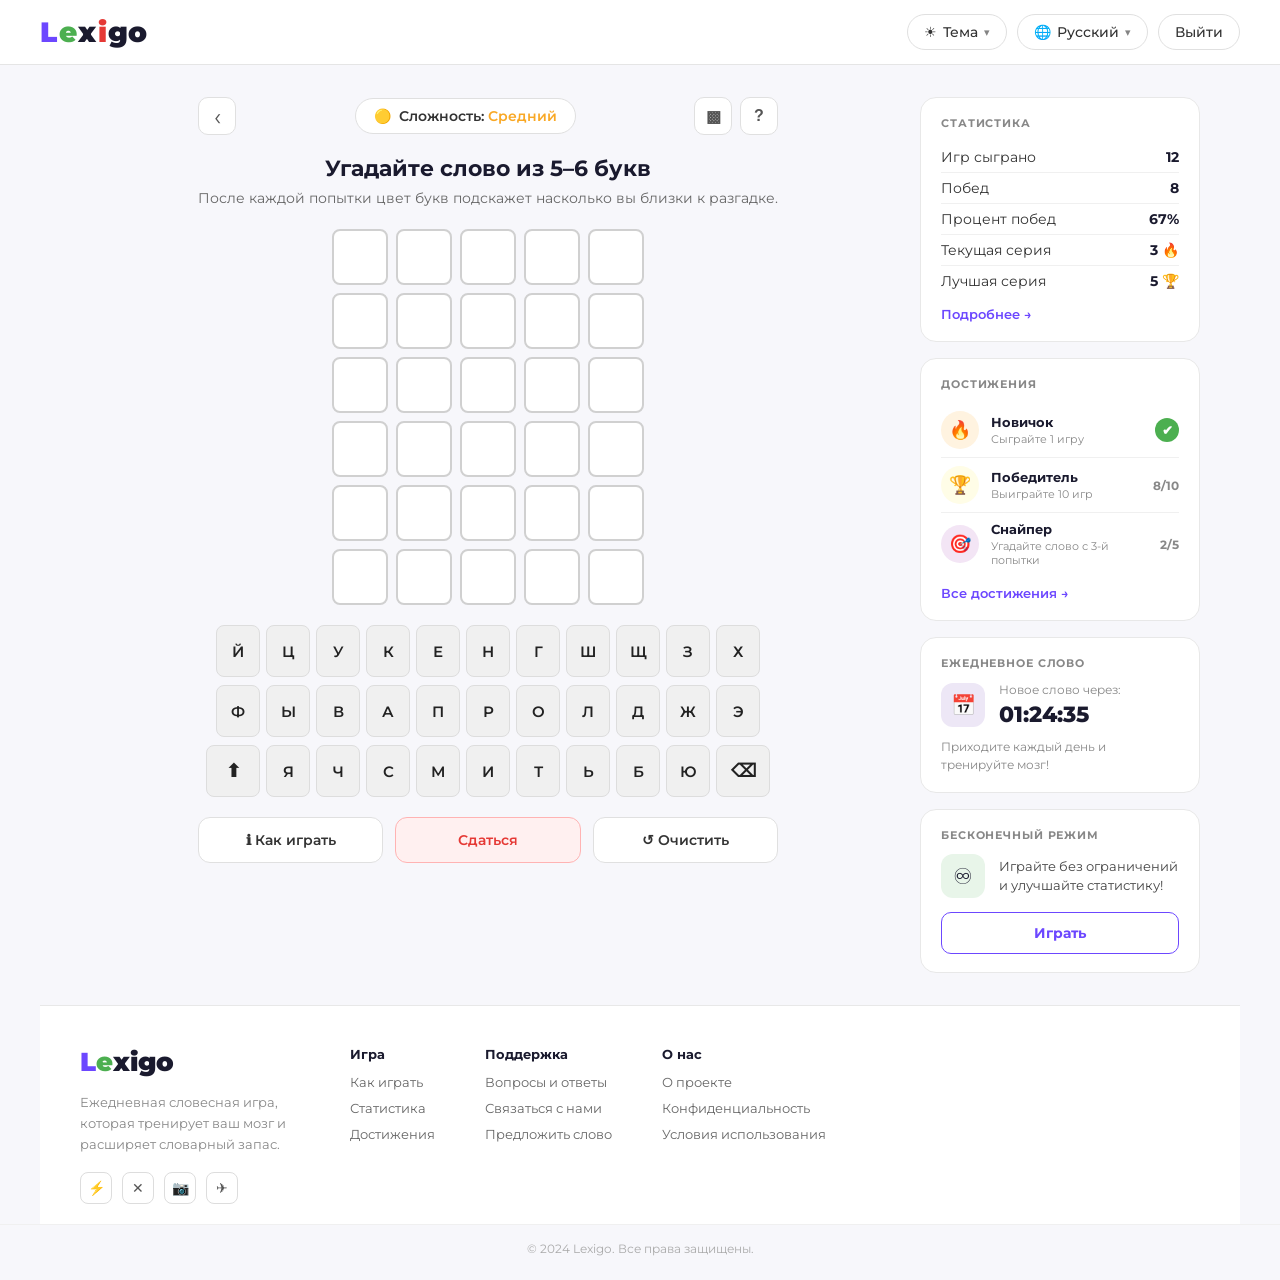
==== index.html @ 0fc662a3 "Добавление файлов" ====
<!DOCTYPE html>
<html lang="ru">
<head>
    <meta charset="UTF-8">
    <meta name="viewport" content="width=device-width, initial-scale=1.0">
    <title>Lexigo — Игра</title>
    <link href="https://fonts.googleapis.com/css2?family=Montserrat:wght@400;500;600;700;800;900&display=swap" rel="stylesheet">
    <link rel="stylesheet" href="style.css">
</head>
<body>

    <!-- HEADER -->
    <header class="header">
        <a href="menu.html" class="logo-block">
            <span class="logo-L">L</span><span class="logo-e">e</span><span>x</span><span class="logo-i">i</span><span>go</span>
        </a>
        <div class="header-controls">
            <!-- THEME -->
            <div class="btn-dropdown">
                <button class="header-btn btn-theme-toggle">
                    <span class="theme-label">☀</span> <span data-i18n="theme">Тема</span> <span class="chevron">▾</span>
                </button>
                <div class="theme-dropdown" id="themeDropdown">
                    <div class="dropdown-item" data-theme-val="light">☀ <span data-i18n="themeLight">Светлая</span> <span class="di-check" id="checkLight">✔</span></div>
                    <div class="dropdown-item" data-theme-val="dark">🌙 <span data-i18n="themeDark">Тёмная</span> <span class="di-check" id="checkDark" style="display:none">✔</span></div>
                </div>
            </div>
            <!-- LANG -->
            <div class="btn-dropdown">
                <button class="header-btn btn-lang-toggle">
                    🌐 <span class="lang-label">Русский</span> <span class="chevron">▾</span>
                </button>
                <div class="lang-dropdown" id="langDropdown">
                    <div class="dropdown-item" data-lang-val="ru">🇷🇺 Русский <span class="di-check" id="checkRu">✔</span></div>
                    <div class="dropdown-item" data-lang-val="ro">🇷🇴 Română <span class="di-check" id="checkRo" style="display:none">✔</span></div>
                </div>
            </div>
            <button class="header-btn" data-i18n="logout">Выйти</button>
        </div>
    </header>

    <!-- MAIN -->
    <main class="main-content">

        <!-- GAME AREA -->
        <section class="game-area">
            <div class="game-topbar">
                <a href="menu.html" class="back-btn">&#8249;</a>
                <div class="difficulty-display">
                    <span>🟡</span>
                    <span>Сложность: <span class="diff-value" id="diffLabel">Средний</span></span>
                </div>
                <div class="topbar-right">
                    <button class="icon-btn" id="statsBtn">&#9641;</button>
                    <button class="icon-btn" id="helpBtn">?</button>
                </div>
            </div>

            <div class="game-title">
                <h2 id="gameTitle" data-i18n="gameTitle5">Угадайте слово из 5–6 букв</h2>
                <p data-i18n="gameSubtitle">После каждой попытки цвет букв подскажет насколько<br>вы близки к разгадке.</p>
            </div>

            <div class="grid" id="grid"></div>

            <div class="keyboard" id="keyboard">
                <div class="kb-row">
                    <div class="kb-key" data-letter="й">Й</div><div class="kb-key" data-letter="ц">Ц</div><div class="kb-key" data-letter="у">У</div><div class="kb-key" data-letter="к">К</div><div class="kb-key" data-letter="е">Е</div><div class="kb-key" data-letter="н">Н</div><div class="kb-key" data-letter="г">Г</div><div class="kb-key" data-letter="ш">Ш</div><div class="kb-key" data-letter="щ">Щ</div><div class="kb-key" data-letter="з">З</div><div class="kb-key" data-letter="х">Х</div>
                </div>
                <div class="kb-row">
                    <div class="kb-key" data-letter="ф">Ф</div><div class="kb-key" data-letter="ы">Ы</div><div class="kb-key" data-letter="в">В</div><div class="kb-key" data-letter="а">А</div><div class="kb-key" data-letter="п">П</div><div class="kb-key" data-letter="р">Р</div><div class="kb-key" data-letter="о">О</div><div class="kb-key" data-letter="л">Л</div><div class="kb-key" data-letter="д">Д</div><div class="kb-key" data-letter="ж">Ж</div><div class="kb-key" data-letter="э">Э</div>
                </div>
                <div class="kb-row">
                    <div class="kb-key kb-shift" data-letter="shift">⬆</div><div class="kb-key" data-letter="я">Я</div><div class="kb-key" data-letter="ч">Ч</div><div class="kb-key" data-letter="с">С</div><div class="kb-key" data-letter="м">М</div><div class="kb-key" data-letter="и">И</div><div class="kb-key" data-letter="т">Т</div><div class="kb-key" data-letter="ь">Ь</div><div class="kb-key" data-letter="б">Б</div><div class="kb-key" data-letter="ю">Ю</div><div class="kb-key kb-back" data-letter="backspace">⌫</div>
                </div>
            </div>

            <div class="game-actions">
                <button class="action-btn how-to" id="howToBtn" data-i18n="howToBtn">ℹ Как играть</button>
                <button class="action-btn surrender" id="surrenderBtn" data-i18n="surrenderBtn">Сдаться</button>
                <button class="action-btn clear" id="clearBtn" data-i18n="clearBtn">↺ Очистить</button>
            </div>
        </section>

        <!-- SIDEBAR -->
        <aside class="sidebar">
            <div class="sidebar-card">
                <h3 class="card-title">СТАТИСТИКА</h3>
                <div class="stat-row"><span>Игр сыграно</span><span class="stat-val">12</span></div>
                <div class="stat-row"><span>Побед</span><span class="stat-val">8</span></div>
                <div class="stat-row"><span>Процент побед</span><span class="stat-val">67%</span></div>
                <div class="stat-row"><span>Текущая серия</span><span class="stat-val">3 🔥</span></div>
                <div class="stat-row"><span>Лучшая серия</span><span class="stat-val">5 🏆</span></div>
                <a href="#" class="card-link">Подробнее →</a>
            </div>
            <div class="sidebar-card">
                <h3 class="card-title">ДОСТИЖЕНИЯ</h3>
                <div class="achievement">
                    <div class="ach-icon fire">🔥</div>
                    <div class="ach-info"><div class="ach-name">Новичок</div><div class="ach-desc">Сыграйте 1 игру</div></div>
                    <div class="ach-status done">✔</div>
                </div>
                <div class="achievement">
                    <div class="ach-icon trophy">🏆</div>
                    <div class="ach-info"><div class="ach-name">Победитель</div><div class="ach-desc">Выиграйте 10 игр</div></div>
                    <div class="ach-status progress">8/10</div>
                </div>
                <div class="achievement">
                    <div class="ach-icon sniper">🎯</div>
                    <div class="ach-info"><div class="ach-name">Снайпер</div><div class="ach-desc">Угадайте слово с 3-й попытки</div></div>
                    <div class="ach-status progress">2/5</div>
                </div>
                <a href="#" class="card-link">Все достижения →</a>
            </div>
            <div class="sidebar-card">
                <h3 class="card-title">ЕЖЕДНЕВНОЕ СЛОВО</h3>
                <div class="daily-row">
                    <div class="daily-icon">📅</div>
                    <div>
                        <div class="daily-label">Новое слово через:</div>
                        <div class="daily-timer" id="dailyTimer">00:00:00</div>
                    </div>
                </div>
                <p class="daily-desc">Приходите каждый день и тренируйте мозг!</p>
            </div>
            <div class="sidebar-card">
                <h3 class="card-title">БЕСКОНЕЧНЫЙ РЕЖИМ</h3>
                <div class="infinite-row">
                    <div class="infinite-icon">♾</div>
                    <p>Играйте без ограничений и улучшайте статистику!</p>
                </div>
                <button class="sidebar-play-btn" id="infiniteBtn">Играть</button>
            </div>
        </aside>
    </main>

    <!-- FOOTER -->
    <div class="footer">
        <div class="footer-brand">
            <div class="footer-logo"><span class="logo-L">L</span><span class="logo-e">e</span><span>xigo</span></div>
            <p>Ежедневная словесная игра, которая тренирует ваш мозг и расширяет словарный запас.</p>
            <div class="footer-socials">
                <a href="#" class="social-link">⚡</a>
                <a href="#" class="social-link">✕</a>
                <a href="#" class="social-link">📷</a>
                <a href="#" class="social-link">✈</a>
            </div>
        </div>
        <div class="footer-links">
            <div class="footer-col"><h4>Игра</h4><a href="#">Как играть</a><a href="#">Статистика</a><a href="#">Достижения</a></div>
            <div class="footer-col"><h4>Поддержка</h4><a href="#">Вопросы и ответы</a><a href="#">Связаться с нами</a><a href="#">Предложить слово</a></div>
            <div class="footer-col"><h4>О нас</h4><a href="#">О проекте</a><a href="#">Конфиденциальность</a><a href="#">Условия использования</a></div>
        </div>
    </div>
    <div class="footer-copy">© 2024 Lexigo. Все права защищены.</div>

    <!-- MODAL: How to play -->
    <div class="modal-overlay" id="howToModal">
        <div class="modal">
            <button class="modal-close" id="closeHowTo">✕</button>
            <h2>Как играть</h2>
            <p>Угадайте слово за 6 попыток.</p>
            <ul>
                <li>🟩 <b>Зелёный</b> — буква на своём месте</li>
                <li>🟨 <b>Жёлтый</b> — буква есть, но не там</li>
                <li>⬜ <b>Серый</b> — буквы нет в слове</li>
            </ul>
        </div>
    </div>

    <!-- MODAL: Result -->
    <div class="modal-overlay" id="resultModal">
        <div class="modal result-modal">
            <button class="modal-close" id="closeResult">✕</button>
            <canvas id="confettiCanvas"></canvas>
            <div class="result-trophy" id="resultTrophy">🏆</div>
            <h2 class="result-title" id="resultTitle">Отличная работа!</h2>
            <p class="result-subtitle" id="resultSubtitle">Вы разгадали слово</p>
            <div class="result-word" id="resultWord"></div>
            <div class="result-stats">
                <div class="result-stat">
                    <div class="stat-icon purple">🕐</div>
                    <div class="stat-body">
                        <div class="stat-label">Время</div>
                        <div class="stat-value" id="resultTime">00:00</div>
                        <div class="stat-badge purple" id="timeBadge" style="display:none"></div>
                    </div>
                </div>
                <div class="result-stat-divider"></div>
                <div class="result-stat">
                    <div class="stat-icon green">🎯</div>
                    <div class="stat-body">
                        <div class="stat-label">Попытки</div>
                        <div class="stat-value" id="resultAttempts">0/6</div>
                        <div class="stat-badge green" id="attemptsBadge" style="display:none"></div>
                    </div>
                </div>
            </div>
            <div class="result-streak" id="resultStreak">
                <span class="streak-label">🔥 Серия побед</span>
                <div class="streak-dots" id="streakDots"></div>
                <span class="streak-count" id="streakCount">0</span>
            </div>
            <div class="result-buttons">
                <button class="res-btn outline" id="newGameBtn">↺ Играть заново</button>
                <button class="res-btn gradient" id="nextLevelBtn">Следующий уровень →</button>
                <button class="res-btn plain" id="closeResultBtn">Закрыть</button>
            </div>
            <div class="result-tip" id="resultTip">⭐ Вы становитесь лучше с каждой игрой!</div>
        </div>
    </div>

    <script src="script.js"></script>
    <script src="i18n.js"></script>
    <script>
        // ── Theme dropdown ──
        const themeToggle = document.querySelector('.btn-theme-toggle');
        const themeDD = document.getElementById('themeDropdown');
        themeToggle.addEventListener('click', (e) => { e.stopPropagation(); themeDD.classList.toggle('open'); langDD.classList.remove('open'); });
        document.querySelectorAll('[data-theme-val]').forEach(el => {
            el.addEventListener('click', () => {
                applyTheme(el.dataset.themeVal);
                themeDD.classList.remove('open');
                document.getElementById('checkLight').style.display = currentTheme==='light'?'':'none';
                document.getElementById('checkDark').style.display  = currentTheme==='dark' ?'':'none';
            });
        });
        // ── Lang dropdown ──
        const langToggle = document.querySelector('.btn-lang-toggle');
        const langDD = document.getElementById('langDropdown');
        langToggle.addEventListener('click', (e) => { e.stopPropagation(); langDD.classList.toggle('open'); themeDD.classList.remove('open'); });
        document.querySelectorAll('[data-lang-val]').forEach(el => {
            el.addEventListener('click', () => {
                applyLang(el.dataset.langVal);
                langDD.classList.remove('open');
                document.getElementById('checkRu').style.display = currentLang==='ru'?'':'none';
                document.getElementById('checkRo').style.display = currentLang==='ro'?'':'none';
            });
        });
        document.addEventListener('click', () => { themeDD.classList.remove('open'); langDD.classList.remove('open'); });
    </script>
</body>
</html>
---- style.css ----
/* ============================================================
   LEXIGO — Единый CSS (очищен от дублей)
   ============================================================ */

*, *::before, *::after { box-sizing: border-box; margin: 0; padding: 0; }

:root {
    --green:  #4caf50;
    --yellow: #f9a825;
    --gray:   #9e9e9e;
    --dark:   #3d3d3d;
    --purple: #6c47ff;
    --bg:     #f7f7fb;
}

html { scroll-behavior: smooth; }

body {
    font-family: 'Montserrat', sans-serif;
    background: var(--bg);
    color: #1a1a2e;
    min-height: 100vh;
    display: flex;
    flex-direction: column;
    overflow-x: hidden;
}

/* ─── ЛОГОТИП (общий для всех страниц) ─── */
.logo-block {
    font-size: 28px;
    font-weight: 900;
    letter-spacing: -0.5px;
    text-decoration: none;
    color: #1a1a2e;
    line-height: 1;
    display: flex;
    align-items: center;
    gap: 2px;
}
.logo-block img { height: 36px; width: auto; }
.logo-L { color: #6c47ff; }
.logo-e { color: #4caf50; }
.logo-i { color: #e53935; }

/* ─── HEADER — index.html ─── */
.header {
    display: flex;
    align-items: center;
    justify-content: space-between;
    padding: 14px 40px;
    background: #fff;
    border-bottom: 1px solid #e5e5e5;
    position: sticky;
    top: 0;
    z-index: 100;
}
.header-controls { display: flex; align-items: center; gap: 10px; }
.header-btn {
    display: flex;
    align-items: center;
    gap: 6px;
    padding: 8px 16px;
    border: 1px solid #e0e0e0;
    border-radius: 20px;
    background: #fff;
    font-family: 'Montserrat', sans-serif;
    font-size: 14px;
    font-weight: 500;
    cursor: pointer;
    color: #333;
    transition: background 0.15s;
}
.header-btn:hover { background: #f5f5f5; }
.chevron { font-size: 11px; opacity: 0.6; }

/* ─── HEADER — menu.html ─── */
header {
    display: flex;
    align-items: center;
    justify-content: space-between;
    padding: 18px 60px;
    background: rgba(255,255,255,0.9);
    backdrop-filter: blur(12px);
    border-bottom: 1px solid #ececec;
    position: sticky;
    top: 0;
    z-index: 100;
}
.hdr-btn {
    display: flex;
    align-items: center;
    gap: 7px;
    padding: 9px 18px;
    border: 1px solid #ddd;
    border-radius: 24px;
    background: #fff;
    font-family: 'Montserrat', sans-serif;
    font-size: 14px;
    font-weight: 600;
    color: #333;
    cursor: pointer;
    transition: background 0.15s, box-shadow 0.15s;
}
.hdr-btn:hover { background: #f5f5f5; box-shadow: 0 2px 8px rgba(0,0,0,.07); }
.header-right { display: flex; gap: 10px; align-items: center; }

/* ─── MAIN LAYOUT (index) ─── */
.main-content {
    display: flex;
    gap: 24px;
    padding: 32px 40px;
    max-width: 1200px;
    margin: 0 auto;
    width: 100%;
    flex: 1;
}

/* ─── GAME AREA ─── */
.game-area {
    flex: 1;
    display: flex;
    flex-direction: column;
    align-items: center;
    gap: 20px;
}
.game-topbar {
    display: flex;
    align-items: center;
    justify-content: space-between;
    width: 100%;
    max-width: 580px;
}
.back-btn {
    width: 38px; height: 38px;
    border: 1px solid #e0e0e0;
    border-radius: 10px;
    background: #fff;
    font-size: 24px;
    cursor: pointer;
    display: flex;
    align-items: center;
    justify-content: center;
    color: #555;
    transition: background 0.15s;
    text-decoration: none;
}
.back-btn:hover { background: #f5f5f5; }

.difficulty-display {
    display: flex;
    align-items: center;
    gap: 8px;
    padding: 8px 18px;
    border: 1px solid #e0e0e0;
    border-radius: 20px;
    background: #fff;
    font-size: 14px;
    font-weight: 600;
    color: #333;
}
.diff-value { color: #e5a800; }

.topbar-right { display: flex; gap: 8px; }
.icon-btn {
    width: 38px; height: 38px;
    border: 1px solid #e0e0e0;
    border-radius: 10px;
    background: #fff;
    font-size: 16px;
    cursor: pointer;
    display: flex;
    align-items: center;
    justify-content: center;
    color: #555;
    transition: background 0.15s;
    font-weight: 700;
}
.icon-btn:hover { background: #f5f5f5; }

/* ─── GAME TITLE ─── */
.game-title { text-align: center; }
.game-title h2 { font-size: 22px; font-weight: 700; margin-bottom: 6px; }
.game-title p  { font-size: 14px; color: #666; line-height: 1.5; }

/* ─── GRID ─── */
.grid { display: flex; flex-direction: column; gap: 8px; }
.row  { display: flex; gap: 8px; }

.cell {
    display: flex;
    align-items: center;
    justify-content: center;
    width: 56px; height: 56px;
    border: 2px solid #d0d0d0;
    border-radius: 8px;
    background: #fff;
    font-size: 24px;
    font-weight: 700;
    text-transform: uppercase;
    color: #1a1a2e;
    transition: border-color 0.15s;
}
.cell.filled { animation: pop 0.1s ease; border-color: #888; }
.cell.green  { background: var(--green);  border-color: var(--green);  color: #fff; animation: flip 0.4s ease; }
.cell.yellow { background: var(--yellow); border-color: var(--yellow); color: #fff; animation: flip 0.4s ease; }
.cell.gray   { background: var(--gray);   border-color: var(--gray);   color: #fff; animation: flip 0.4s ease; }

@keyframes pop  { 0%{transform:scale(1)} 50%{transform:scale(1.1)} 100%{transform:scale(1)} }
@keyframes flip { 0%{transform:rotateX(0)} 50%{transform:rotateX(90deg)} 100%{transform:rotateX(0)} }
@keyframes shake { 0%,100%{transform:translateX(0)} 20%{transform:translateX(-6px)} 40%{transform:translateX(6px)} 60%{transform:translateX(-4px)} 80%{transform:translateX(4px)} }
.row.shake { animation: shake 0.4s ease; }

/* ─── KEYBOARD ─── */
.keyboard { display: flex; flex-direction: column; gap: 8px; align-items: center; width: 100%; max-width: 600px; }
.kb-row   { display: flex; gap: 6px; justify-content: center; }
.kb-key {
    display: flex;
    align-items: center;
    justify-content: center;
    min-width: 44px; height: 52px;
    border-radius: 8px;
    background: #f0f0f0;
    border: 1px solid #ddd;
    font-family: 'Montserrat', sans-serif;
    font-size: 15px; font-weight: 600;
    cursor: pointer;
    padding: 0 6px;
    transition: background 0.1s, transform 0.08s;
    user-select: none;
    color: #222;
}
.kb-key:hover  { background: #e0e0e0; }
.kb-key:active { transform: scale(0.93); }
.kb-shift, .kb-back { min-width: 54px; font-size: 18px; }
.kb-key.green  { background: var(--green);  color: #fff; border-color: var(--green); }
.kb-key.yellow { background: var(--yellow); color: #fff; border-color: var(--yellow); }
.kb-key.gray   { background: var(--gray);   color: #fff; border-color: var(--gray); }

/* ─── GAME ACTIONS ─── */
.game-actions { display: flex; gap: 12px; width: 100%; max-width: 580px; }
.action-btn {
    flex: 1; padding: 13px 10px;
    border-radius: 12px;
    font-family: 'Montserrat', sans-serif;
    font-size: 14px; font-weight: 600;
    cursor: pointer;
    transition: background 0.15s, transform 0.1s;
}
.action-btn:active { transform: scale(0.97); }
.action-btn.how-to  { background: #fff; border: 1px solid #e0e0e0; color: #333; }
.action-btn.how-to:hover { background: #f5f5f5; }
.action-btn.surrender { background: #fff0f0; border: 1px solid #ffb3b3; color: #e53935; }
.action-btn.surrender:hover { background: #ffe5e5; }
.action-btn.clear   { background: #fff; border: 1px solid #e0e0e0; color: #333; }
.action-btn.clear:hover { background: #f5f5f5; }

/* ─── SIDEBAR ─── */
.sidebar { width: 280px; flex-shrink: 0; display: flex; flex-direction: column; gap: 16px; }
.sidebar-card { background: #fff; border: 1px solid #e8e8e8; border-radius: 16px; padding: 18px 20px; }
.card-title { font-size: 11px; font-weight: 700; letter-spacing: .08em; color: #888; margin-bottom: 12px; text-transform: uppercase; }

.stat-row { display: flex; justify-content: space-between; align-items: center; padding: 6px 0; font-size: 14px; border-bottom: 1px solid #f0f0f0; color: #333; }
.stat-row:last-of-type { border-bottom: none; }
.stat-val { font-weight: 700; color: #1a1a2e; }
.card-link { display: inline-block; margin-top: 10px; font-size: 13px; font-weight: 600; color: var(--purple); text-decoration: none; }
.card-link:hover { text-decoration: underline; }

.achievement { display: flex; align-items: center; gap: 12px; padding: 8px 0; border-bottom: 1px solid #f0f0f0; }
.achievement:last-of-type { border-bottom: none; }
.ach-icon { width: 38px; height: 38px; border-radius: 50%; display: flex; align-items: center; justify-content: center; font-size: 18px; flex-shrink: 0; }
.ach-icon.fire   { background: #fff3e0; }
.ach-icon.trophy { background: #fffde7; }
.ach-icon.sniper { background: #f3e5f5; }
.ach-info { flex: 1; }
.ach-name { font-size: 13px; font-weight: 700; }
.ach-desc { font-size: 11px; color: #888; margin-top: 2px; }
.ach-status { font-size: 12px; font-weight: 700; flex-shrink: 0; }
.ach-status.done { width: 24px; height: 24px; background: var(--green); color: #fff; border-radius: 50%; display: flex; align-items: center; justify-content: center; font-size: 13px; }
.ach-status.progress { color: #888; }

.daily-row { display: flex; align-items: center; gap: 14px; margin-bottom: 10px; }
.daily-icon { width: 44px; height: 44px; border-radius: 12px; background: #ede7f6; display: flex; align-items: center; justify-content: center; font-size: 20px; flex-shrink: 0; }
.daily-label { font-size: 12px; color: #888; margin-bottom: 4px; }
.daily-timer { font-size: 22px; font-weight: 800; color: #1a1a2e; }
.daily-desc  { font-size: 12px; color: #888; line-height: 1.5; }

.infinite-row { display: flex; align-items: center; gap: 14px; margin-bottom: 14px; }
.infinite-icon { width: 44px; height: 44px; border-radius: 12px; background: #e8f5e9; display: flex; align-items: center; justify-content: center; font-size: 22px; flex-shrink: 0; }
.infinite-row p { font-size: 13px; color: #444; line-height: 1.5; }

.sidebar-play-btn {
    width: 100%; padding: 11px;
    background: #fff;
    border: 1px solid var(--purple);
    border-radius: 10px;
    color: var(--purple);
    font-family: 'Montserrat', sans-serif;
    font-size: 14px; font-weight: 700;
    cursor: pointer;
    transition: background 0.15s, color 0.15s;
}
.sidebar-play-btn:hover { background: var(--purple); color: #fff; }

/* ─── FOOTER (index) ─── */
.footer {
    background: #fff;
    border-top: 1px solid #e8e8e8;
    padding: 40px 40px 20px;
    display: flex;
    gap: 60px;
    max-width: 1200px;
    margin: 0 auto;
    width: 100%;
}
.footer-brand { flex-shrink: 0; max-width: 200px; }
.footer-logo  { font-size: 24px; font-weight: 800; margin-bottom: 12px; }
.footer-brand p { font-size: 13px; color: #666; line-height: 1.6; margin-bottom: 14px; }
.footer-socials { display: flex; gap: 10px; }
.social-link {
    width: 32px; height: 32px;
    border: 1px solid #ddd;
    border-radius: 8px;
    display: flex; align-items: center; justify-content: center;
    text-decoration: none; font-size: 14px; color: #555;
    transition: background 0.15s;
}
.social-link:hover { background: #f5f5f5; }
.footer-links { display: flex; gap: 50px; flex: 1; }
.footer-col   { display: flex; flex-direction: column; gap: 10px; }
.footer-col h4 { font-size: 13px; font-weight: 700; color: #1a1a2e; margin-bottom: 2px; }
.footer-col a  { font-size: 13px; color: #666; text-decoration: none; transition: color 0.15s; }
.footer-col a:hover { color: var(--purple); }
.footer-copy { text-align: center; font-size: 12px; color: #aaa; padding: 16px 0 24px; border-top: 1px solid #f0f0f0; }

/* ─── MODALS (общие) ─── */
.modal-overlay {
    display: none;
    position: fixed;
    inset: 0;
    background: rgba(0,0,0,.45);
    z-index: 1000;
    align-items: center;
    justify-content: center;
}
.modal-overlay.active { display: flex; }

.modal {
    background: #fff;
    border-radius: 24px;
    padding: 36px;
    max-width: 460px;
    width: 92%;
    position: relative;
    box-shadow: 0 20px 60px rgba(0,0,0,.15);
}
.modal-close {
    position: absolute;
    top: 14px; right: 16px;
    width: 36px; height: 36px;
    border-radius: 50%;
    background: #f5f5f5;
    border: none;
    font-size: 16px;
    cursor: pointer;
    color: #555;
    display: flex; align-items: center; justify-content: center;
    transition: background 0.15s;
}
.modal-close:hover { background: #e0e0e0; color: #111; }

/* ─── HOW-TO MODAL ─── */
.modal h2 { font-size: 20px; margin-bottom: 14px; }
.modal p   { font-size: 14px; color: #555; margin-bottom: 14px; }
.modal ul  { list-style: none; display: flex; flex-direction: column; gap: 10px; }
.modal ul li { font-size: 14px; color: #444; }

/* ─── GAME MESSAGE ─── */
.game-message {
    display: none;
    text-align: center;
    padding: 10px 20px;
    border-radius: 10px;
    font-size: 14px; font-weight: 600;
    margin-bottom: 4px;
    animation: fadeIn 0.2s ease;
}
.game-message.warn { background: #fff3e0; color: #e65100; border: 1px solid #ffcc80; }
@keyframes fadeIn { from{opacity:0;transform:translateY(-6px)} to{opacity:1;transform:translateY(0)} }

/* ─── RESULT MODAL ─── */
.result-modal { text-align: center; padding: 36px 36px 28px; max-width: 500px; overflow: hidden; }
#confettiCanvas { position: absolute; inset: 0; width: 100%; height: 100%; pointer-events: none; z-index: 0; }
.result-modal > * { position: relative; z-index: 1; }

.result-trophy { font-size: 72px; margin-bottom: 14px; display: block; animation: trophyBounce 0.6s cubic-bezier(.36,.07,.19,.97) both; }
@keyframes trophyBounce { 0%{transform:scale(.4) rotate(-10deg);opacity:0} 60%{transform:scale(1.15) rotate(4deg);opacity:1} 100%{transform:scale(1) rotate(0)} }

.result-title    { font-size: 26px; font-weight: 900; color: #1a1a2e; margin-bottom: 4px; }
.result-subtitle { font-size: 14px; color: #888; margin-bottom: 18px; }

.result-word { display: flex; gap: 8px; justify-content: center; margin-bottom: 22px; flex-wrap: wrap; }
.result-tile {
    width: 52px; height: 52px;
    border-radius: 10px;
    display: flex; align-items: center; justify-content: center;
    font-size: 22px; font-weight: 800; color: #fff;
    animation: tileReveal .4s ease both;
}
.result-tile:nth-child(1){animation-delay:.05s}
.result-tile:nth-child(2){animation-delay:.10s}
.result-tile:nth-child(3){animation-delay:.15s}
.result-tile:nth-child(4){animation-delay:.20s}
.result-tile:nth-child(5){animation-delay:.25s}
.result-tile:nth-child(6){animation-delay:.30s}
.result-tile:nth-child(7){animation-delay:.35s}
@keyframes tileReveal { from{transform:scale(0) rotateY(90deg);opacity:0} to{transform:scale(1) rotateY(0);opacity:1} }
.result-tile.green  { background: var(--green); }
.result-tile.yellow { background: var(--yellow); }
.result-tile.gray   { background: var(--gray); }
.result-tile.dark   { background: var(--dark); }

.result-stats { display: flex; align-items: center; background: #f7f7fb; border-radius: 16px; padding: 18px 24px; margin-bottom: 18px; }
.result-stat  { flex: 1; display: flex; align-items: center; gap: 12px; text-align: left; }
.result-stat-divider { width: 1px; height: 52px; background: #e0e0e0; margin: 0 16px; }
.stat-icon { width: 42px; height: 42px; border-radius: 12px; display: flex; align-items: center; justify-content: center; font-size: 20px; flex-shrink: 0; }
.stat-icon.purple { background: #ede7f6; }
.stat-icon.green  { background: #e8f5e9; }
.stat-body  { display: flex; flex-direction: column; gap: 2px; }
.stat-label { font-size: 11px; color: #999; font-weight: 600; text-transform: uppercase; letter-spacing: .05em; }
.stat-value { font-size: 22px; font-weight: 900; color: #1a1a2e; }
.stat-badge { display: inline-block; font-size: 10px; font-weight: 700; padding: 2px 8px; border-radius: 20px; margin-top: 2px; }
.stat-badge.purple { background: #ede7f6; color: var(--purple); }
.stat-badge.green  { background: #e8f5e9; color: #2e7d32; }

.result-streak { display: flex; align-items: center; gap: 10px; justify-content: center; margin-bottom: 22px; flex-wrap: wrap; }
.streak-label  { font-size: 14px; font-weight: 700; color: #333; }
.streak-dots   { display: flex; gap: 6px; }
.streak-dot    { width: 24px; height: 24px; border-radius: 50%; background: #e0e0e0; transition: background .3s, transform .3s; }
.streak-dot.active { background: var(--yellow); transform: scale(1.1); }
.streak-count  { font-size: 15px; font-weight: 800; color: var(--yellow); }

.result-buttons { display: flex; gap: 10px; justify-content: center; flex-wrap: wrap; margin-bottom: 18px; }
.res-btn {
    padding: 13px 20px;
    border-radius: 14px;
    font-family: 'Montserrat', sans-serif;
    font-size: 14px; font-weight: 700;
    cursor: pointer;
    transition: transform .15s, box-shadow .15s;
    white-space: nowrap;
}
.res-btn:active { transform: scale(.96); }
.res-btn.outline { background: #fff; border: 1.5px solid #ddd; color: #333; }
.res-btn.outline:hover { background: #f5f5f5; }
.res-btn.gradient { background: linear-gradient(135deg, var(--purple), var(--green)); border: none; color: #fff; box-shadow: 0 6px 20px rgba(108,71,255,.3); }
.res-btn.gradient:hover { box-shadow: 0 10px 28px rgba(108,71,255,.45); transform: translateY(-1px); }
.res-btn.plain { background: #fff; border: 1.5px solid #ddd; color: #888; }
.res-btn.plain:hover { color: #333; }

.result-tip { font-size: 13px; color: #aaa; font-weight: 500; }

/* ─── DIFFICULTY MODAL ─── */
.diff-modal { text-align: center; padding: 40px 32px 32px; max-width: 560px; }
.diff-modal-icon { font-size: 80px; margin-bottom: 16px; display: block; animation: trophyBounce .6s cubic-bezier(.36,.07,.19,.97) both; }
.diff-modal h2   { font-size: 28px; font-weight: 900; margin-bottom: 8px; color: #1a1a2e; }
.diff-modal .sub { font-size: 15px; color: #888; margin-bottom: 28px; }

.diff-cards { display: flex; gap: 14px; justify-content: center; margin-bottom: 22px; }
.diff-card {
    flex: 1; max-width: 150px;
    border-radius: 20px;
    padding: 20px 16px 18px;
    border: 2px solid #e8e8e8;
    cursor: pointer;
    transition: border-color .2s, transform .15s, box-shadow .2s;
    text-align: center;
    background: #fff;
    position: relative;
}
.diff-card:hover { transform: translateY(-3px); box-shadow: 0 8px 24px rgba(0,0,0,.08); }
.diff-card.selected-easy   { border-color: var(--green); background: #f0faf0; }
.diff-card.selected-medium { border-color: var(--yellow); background: #fffbf0; }
.diff-card.selected-hard   { border-color: var(--purple); background: #f5f0ff; }

.diff-badge {
    position: absolute;
    top: -12px; left: 50%; transform: translateX(-50%);
    background: var(--yellow);
    color: #fff;
    font-size: 10px; font-weight: 800;
    padding: 4px 10px;
    border-radius: 20px;
    white-space: nowrap;
    letter-spacing: .04em;
}

.diff-cube { font-size: 52px; margin-bottom: 12px; display: block; }
.diff-name { font-size: 20px; font-weight: 800; margin-bottom: 4px; }
.diff-name.easy   { color: var(--green); }
.diff-name.medium { color: var(--yellow); }
.diff-name.hard   { color: var(--purple); }
.diff-len  { font-size: 13px; color: #888; margin-bottom: 14px; }

.diff-dots { display: flex; gap: 5px; justify-content: center; }
.diff-dot  { width: 10px; height: 10px; border-radius: 50%; }
.diff-dot.active { opacity: 1; }
.diff-dot.dim    { opacity: 0.3; }
.diff-dot.green  { background: var(--green); }
.diff-dot.yellow { background: var(--yellow); }
.diff-dot.purple { background: var(--purple); }

.diff-popular {
    display: flex;
    align-items: center;
    gap: 14px;
    background: #f7f7fb;
    border-radius: 16px;
    padding: 14px 20px;
    text-align: left;
    margin-bottom: 20px;
}
.diff-popular-icon { font-size: 28px; flex-shrink: 0; }
.diff-popular strong { display: block; font-size: 14px; font-weight: 700; color: #1a1a2e; margin-bottom: 2px; }
.diff-popular span   { font-size: 13px; color: #888; }

.diff-start-btn {
    width: 100%; padding: 16px;
    background: linear-gradient(135deg, var(--purple), var(--green));
    border: none; border-radius: 14px;
    color: #fff; font-family: 'Montserrat', sans-serif;
    font-size: 16px; font-weight: 800;
    cursor: pointer;
    box-shadow: 0 6px 20px rgba(108,71,255,.3);
    transition: transform .15s, box-shadow .15s;
    letter-spacing: .5px;
}
.diff-start-btn:hover { transform: translateY(-2px); box-shadow: 0 10px 28px rgba(108,71,255,.4); }
.diff-start-btn:active { transform: scale(.97); }

/* ─── MENU PAGE ─── */
.hero-wrap { position: relative; overflow: hidden; }
.bg-blob   { position: absolute; border-radius: 50%; filter: blur(80px); opacity: .12; pointer-events: none; z-index: 0; }
.blob-1 { width: 400px; height: 400px; background: var(--purple); top: -100px; right: 100px; }
.blob-2 { width: 300px; height: 300px; background: var(--green);  bottom: -50px; left: 50px; }

.sparkle { position: absolute; color: #c9b8ff; font-size: 22px; pointer-events: none; animation: sparkleAnim 3s ease-in-out infinite; }
.sp-1 { top: 60px;  right: 520px; animation-delay: 0s; }
.sp-2 { top: 120px; right: 100px; animation-delay: 1s; }
@keyframes sparkleAnim { 0%,100%{opacity:.4;transform:scale(1) rotate(0)} 50%{opacity:1;transform:scale(1.3) rotate(20deg)} }

.hero { display: flex; align-items: center; justify-content: space-between; padding: 80px 60px 60px; max-width: 1200px; margin: 0 auto; gap: 40px; position: relative; overflow: visible; }
.hero-left { flex: 1; max-width: 480px; animation: slideUp .7s ease both; }
.hero-title { font-size: 58px; font-weight: 900; line-height: 1.1; margin-bottom: 22px; letter-spacing: -1.5px; }
.hero-title .accent { color: var(--purple); }
.hero-desc  { font-size: 16px; color: #666; line-height: 1.7; margin-bottom: 36px; max-width: 380px; }

.hero-features { display: flex; gap: 12px; flex-wrap: wrap; }
.feature-chip {
    display: flex; align-items: center; gap: 9px;
    padding: 11px 18px;
    background: #fff; border: 1px solid #e8e8e8;
    border-radius: 14px;
    font-size: 13px; font-weight: 600; color: #333;
    box-shadow: 0 2px 8px rgba(0,0,0,.05);
    animation: slideUp .7s ease both;
}
.chip-icon { width: 32px; height: 32px; border-radius: 8px; display: flex; align-items: center; justify-content: center; font-size: 16px; }
.chip-icon.purple { background: #ede7f6; }
.chip-icon.green  { background: #e8f5e9; }
.chip-icon.orange { background: #fff3e0; }

.hero-right { flex-shrink: 0; position: relative; animation: slideUp .7s .15s ease both; }
.float-letter {
    position: absolute; width: 56px; height: 56px;
    border-radius: 12px; display: flex; align-items: center; justify-content: center;
    font-size: 24px; font-weight: 800; color: rgba(255,255,255,.9);
    box-shadow: 0 8px 24px rgba(0,0,0,.12);
    animation: floatAnim 4s ease-in-out infinite;
    user-select: none;
}
.fl-1 { background: var(--purple); top: -30px; left: -50px; animation-delay: 0s; }
.fl-2 { background: var(--green);  bottom: 40px; left: -60px; animation-delay: .8s; }
.fl-3 { background: var(--yellow); top: 20px;  right: -50px; animation-delay: 1.2s; }
.fl-4 { background: #2196f3; bottom: -20px; right: -40px; animation-delay: .4s; }
@keyframes floatAnim { 0%,100%{transform:translateY(0) rotate(0)} 50%{transform:translateY(-12px) rotate(6deg)} }

.game-card { background: #fff; border-radius: 24px; padding: 28px; box-shadow: 0 20px 60px rgba(108,71,255,.12),0 4px 20px rgba(0,0,0,.06); width: 380px; }
.preview-grid { display: flex; flex-direction: column; gap: 8px; margin-bottom: 14px; }
.preview-row  { display: flex; gap: 8px; }
.preview-cell { width: 56px; height: 56px; border-radius: 10px; display: flex; align-items: center; justify-content: center; font-size: 22px; font-weight: 800; color: #fff; flex-shrink: 0; }
.preview-cell.green  { background: var(--green); }
.preview-cell.yellow { background: var(--yellow); }
.preview-cell.dark   { background: var(--dark); }
.preview-cell.empty  { background: #f0f0f0; border: 2px solid #e0e0e0; color: transparent; }
.card-hint { display: flex; align-items: center; gap: 8px; font-size: 13px; font-weight: 600; color: var(--green); padding: 10px 14px; background: #f0faf0; border-radius: 10px; }
.card-hint .check { width: 22px; height: 22px; background: var(--green); border-radius: 50%; display: flex; align-items: center; justify-content: center; color: #fff; font-size: 12px; flex-shrink: 0; }

.play-section { display: flex; justify-content: center; padding: 20px 0 60px; }
.big-play-btn {
    display: inline-flex; align-items: center; justify-content: center;
    padding: 22px 100px; border-radius: 60px;
    background: linear-gradient(135deg, var(--purple) 0%, var(--green) 50%, var(--yellow) 100%);
    background-size: 200% 200%;
    color: #fff; font-family: 'Montserrat', sans-serif;
    font-size: 26px; font-weight: 900;
    letter-spacing: 4px; text-transform: uppercase;
    border: none; cursor: pointer;
    box-shadow: 0 12px 40px rgba(108,71,255,.35);
    transition: transform .2s, box-shadow .2s;
    animation: gradShift 4s ease infinite, glow 2.5s ease-in-out infinite;
    text-decoration: none;
}
.big-play-btn:hover { transform: scale(1.04) translateY(-3px); box-shadow: 0 20px 56px rgba(108,71,255,.45); }
@keyframes gradShift { 0%,100%{background-position:0% 50%} 50%{background-position:100% 50%} }
@keyframes glow     { 0%,100%{box-shadow:0 12px 40px rgba(108,71,255,.35)} 50%{box-shadow:0 16px 56px rgba(76,175,80,.4)} }

.info-section { display: grid; grid-template-columns: repeat(3,1fr); gap: 20px; max-width: 1200px; margin: 0 auto 80px; padding: 0 60px; }
.info-card { background: #fff; border-radius: 20px; padding: 30px; border: 1px solid #eee; box-shadow: 0 4px 20px rgba(0,0,0,.04); transition: transform .2s, box-shadow .2s; }
.info-card:hover { transform: translateY(-4px); box-shadow: 0 12px 36px rgba(0,0,0,.08); }
.info-card-header { display: flex; align-items: center; gap: 14px; margin-bottom: 18px; }
.info-icon { width: 46px; height: 46px; border-radius: 14px; display: flex; align-items: center; justify-content: center; font-size: 22px; }
.info-icon.purple-bg { background: #ede7f6; }
.info-icon.green-bg  { background: #e8f5e9; }
.info-icon.yellow-bg { background: #fff8e1; }
.info-card h3 { font-size: 18px; font-weight: 800; color: #1a1a2e; }
.info-card-visual { width: 100%; height: 90px; border-radius: 12px; margin-bottom: 16px; display: flex; align-items: center; justify-content: center; overflow: hidden; }
.mini-grid { display: grid; grid-template-columns: repeat(5,1fr); gap: 4px; }
.mini-cell { width: 26px; height: 26px; border-radius: 5px; }
.mini-cell.g { background: var(--green); }
.mini-cell.y { background: var(--yellow); }
.mini-cell.d { background: var(--dark); }
.mini-cell.e { background: #e8e8e8; }
.mini-chart  { display: flex; align-items: flex-end; gap: 6px; height: 70px; padding: 0 10px; }
.bar { flex: 1; border-radius: 6px 6px 0 0; background: linear-gradient(180deg,var(--green),#81c784); }
.podium { display: flex; align-items: flex-end; gap: 6px; justify-content: center; }
.podium-col { display: flex; flex-direction: column; align-items: center; gap: 4px; }
.podium-rank { font-size: 12px; font-weight: 700; color: #fff; border-radius: 8px; display: flex; align-items: center; justify-content: center; }
.rank-1 { background: var(--yellow); height: 60px; width: 44px; border-radius: 8px 8px 0 0; justify-content: flex-end; padding-bottom: 6px; }
.rank-2 { background: var(--gray); height: 44px; width: 36px; border-radius: 8px 8px 0 0; }
.rank-3 { background: #c5834a;    height: 32px; width: 36px; border-radius: 8px 8px 0 0; }
.info-card p  { font-size: 13px; color: #777; line-height: 1.7; margin-bottom: 16px; }
.info-link { font-size: 14px; font-weight: 700; color: var(--purple); text-decoration: none; }
.info-link:hover { text-decoration: underline; }

/* footer (menu) */
footer { background: #fff; border-top: 1px solid #eee; }
.footer-inner { max-width: 1200px; margin: 0 auto; padding: 50px 60px 30px; display: flex; gap: 60px; }
.footer-brand  { max-width: 210px; }
.footer-logo   { font-size: 26px; font-weight: 900; margin-bottom: 14px; }
.footer-brand p { font-size: 13px; color: #888; line-height: 1.6; margin-bottom: 18px; }
.socials { display: flex; gap: 10px; }
.social-btn { width: 34px; height: 34px; border: 1px solid #e0e0e0; border-radius: 9px; display: flex; align-items: center; justify-content: center; font-size: 14px; color: #555; text-decoration: none; transition: background .15s; }
.social-btn:hover { background: #f5f5f5; }

@keyframes slideUp { from{opacity:0;transform:translateY(30px)} to{opacity:1;transform:translateY(0)} }

/* ─── DARK THEME ─── */
[data-theme="dark"] {
    --bg: #141420;
    --white: #1e1e2e;
}

[data-theme="dark"] body { background: #141420; color: #e8e8f0; }

[data-theme="dark"] .header,
[data-theme="dark"] header { background: rgba(30,30,46,0.95); border-color: #2a2a40; }

[data-theme="dark"] .header-btn,
[data-theme="dark"] .hdr-btn { background: #252538; border-color: #3a3a55; color: #ccc; }
[data-theme="dark"] .header-btn:hover,
[data-theme="dark"] .hdr-btn:hover { background: #2e2e48; }

[data-theme="dark"] .logo-block { color: #e8e8f0; }

/* Game area */
[data-theme="dark"] .cell { background: #1e1e2e; border-color: #3a3a55; color: #e8e8f0; }
[data-theme="dark"] .cell.filled { border-color: #6060a0; }
[data-theme="dark"] .kb-key { background: #252538; border-color: #3a3a55; color: #e8e8f0; }
[data-theme="dark"] .kb-key:hover { background: #2e2e48; }

[data-theme="dark"] .action-btn.how-to,
[data-theme="dark"] .action-btn.clear { background: #252538; border-color: #3a3a55; color: #ccc; }
[data-theme="dark"] .action-btn.how-to:hover,
[data-theme="dark"] .action-btn.clear:hover { background: #2e2e48; }
[data-theme="dark"] .action-btn.surrender { background: #2a1a1a; border-color: #7a3a3a; }

/* Sidebar */
[data-theme="dark"] .sidebar-card { background: #1e1e2e; border-color: #2a2a40; }
[data-theme="dark"] .stat-row { border-color: #2a2a40; color: #bbb; }
[data-theme="dark"] .stat-val { color: #e8e8f0; }
[data-theme="dark"] .ach-name { color: #e8e8f0; }
[data-theme="dark"] .ach-desc,
[data-theme="dark"] .daily-label,
[data-theme="dark"] .daily-desc { color: #888; }
[data-theme="dark"] .daily-timer { color: #e8e8f0; }
[data-theme="dark"] .sidebar-play-btn { background: #1e1e2e; }

/* Modals */
[data-theme="dark"] .modal { background: #1e1e2e; color: #e8e8f0; }
[data-theme="dark"] .modal-close { background: #2a2a40; color: #aaa; }
[data-theme="dark"] .modal-close:hover { background: #3a3a55; color: #fff; }
[data-theme="dark"] .modal h2,
[data-theme="dark"] .result-title,
[data-theme="dark"] .diff-modal h2 { color: #e8e8f0; }
[data-theme="dark"] .modal p,
[data-theme="dark"] .modal ul li { color: #aaa; }
[data-theme="dark"] .result-subtitle,
[data-theme="dark"] .diff-modal .sub { color: #888; }
[data-theme="dark"] .result-stats { background: #252538; }
[data-theme="dark"] .stat-value { color: #e8e8f0; }
[data-theme="dark"] .stat-label { color: #777; }
[data-theme="dark"] .result-stat-divider { background: #3a3a55; }
[data-theme="dark"] .result-tip { color: #666; }
[data-theme="dark"] .streak-label { color: #ccc; }
[data-theme="dark"] .res-btn.outline,
[data-theme="dark"] .res-btn.plain { background: #252538; border-color: #3a3a55; color: #ccc; }
[data-theme="dark"] .res-btn.outline:hover { background: #2e2e48; }

/* Diff modal cards */
[data-theme="dark"] .diff-card { background: #252538; border-color: #3a3a55; }
[data-theme="dark"] .diff-card.selected-easy   { background: #1a2a1a; border-color: var(--green); }
[data-theme="dark"] .diff-card.selected-medium { background: #2a2010; border-color: var(--yellow); }
[data-theme="dark"] .diff-card.selected-hard   { background: #1e1a2e; border-color: var(--purple); }
[data-theme="dark"] .diff-len { color: #888; }
[data-theme="dark"] .diff-popular { background: #252538; }
[data-theme="dark"] .diff-popular strong { color: #e8e8f0; }
[data-theme="dark"] .diff-popular span { color: #888; }

/* Menu hero */
[data-theme="dark"] .game-card { background: #1e1e2e; box-shadow: 0 20px 60px rgba(0,0,0,0.5); }
[data-theme="dark"] .preview-cell.empty { background: #252538; border-color: #3a3a55; }
[data-theme="dark"] .card-hint { background: #152015; color: #4caf50; }
[data-theme="dark"] .feature-chip { background: #1e1e2e; border-color: #2a2a40; color: #ccc; }
[data-theme="dark"] .hero-title { color: #e8e8f0; }
[data-theme="dark"] .hero-desc { color: #888; }
[data-theme="dark"] .game-message.warn { background: #2a1a00; border-color: #a06020; color: #f9a825; }

/* Info cards */
[data-theme="dark"] .info-card { background: #1e1e2e; border-color: #2a2a40; }
[data-theme="dark"] .info-card h3,
[data-theme="dark"] .info-card-header h3 { color: #e8e8f0; }
[data-theme="dark"] .info-card p { color: #888; }
[data-theme="dark"] .info-card-visual[style*="f8f5ff"] { background: #1e1a2e !important; }
[data-theme="dark"] .info-card-visual[style*="f0faf0"] { background: #152015 !important; }
[data-theme="dark"] .info-card-visual[style*="fffde7"] { background: #201a05 !important; }

/* Footer */
[data-theme="dark"] .footer,
[data-theme="dark"] footer { background: #1e1e2e; border-color: #2a2a40; }
[data-theme="dark"] .footer-brand p,
[data-theme="dark"] .footer-col a { color: #777; }
[data-theme="dark"] .footer-col h4,
[data-theme="dark"] .footer-logo { color: #e8e8f0; }
[data-theme="dark"] .footer-col a:hover { color: var(--purple); }
[data-theme="dark"] .footer-copy { color: #444; border-color: #2a2a40; }
[data-theme="dark"] .social-link,
[data-theme="dark"] .social-btn { border-color: #3a3a55; color: #888; }
[data-theme="dark"] .social-link:hover,
[data-theme="dark"] .social-btn:hover { background: #252538; }

/* Stats modal */
[data-theme="dark"] .stats-modal-body { background: #141420; }
[data-theme="dark"] .stats-bar-label { color: #aaa; }
[data-theme="dark"] .stats-bar-bg { background: #2a2a40; }

/* Difficulty display (game topbar) */
[data-theme="dark"] .difficulty-display { background: #252538; border-color: #3a3a55; color: #ccc; }
[data-theme="dark"] .icon-btn,
[data-theme="dark"] .back-btn { background: #252538; border-color: #3a3a55; color: #ccc; }
[data-theme="dark"] .icon-btn:hover,
[data-theme="dark"] .back-btn:hover { background: #2e2e48; }
[data-theme="dark"] .game-title h2 { color: #e8e8f0; }
[data-theme="dark"] .game-title p { color: #888; }

/* Lang/theme dropdown */
.lang-dropdown, .theme-dropdown {
    position: absolute;
    top: calc(100% + 8px);
    right: 0;
    background: #fff;
    border: 1px solid #e0e0e0;
    border-radius: 12px;
    box-shadow: 0 8px 24px rgba(0,0,0,0.1);
    min-width: 140px;
    overflow: hidden;
    z-index: 200;
    display: none;
}
.lang-dropdown.open, .theme-dropdown.open { display: block; }
.dropdown-item {
    display: flex; align-items: center; gap: 10px;
    padding: 11px 16px;
    font-size: 14px; font-weight: 600;
    cursor: pointer;
    transition: background 0.12s;
}
.dropdown-item:hover { background: #f5f5f5; }
.dropdown-item.active { color: var(--purple); }
.dropdown-item .di-check { margin-left: auto; color: var(--purple); font-size: 12px; }
.btn-dropdown { position: relative; }

[data-theme="dark"] .lang-dropdown,
[data-theme="dark"] .theme-dropdown { background: #252538; border-color: #3a3a55; }
[data-theme="dark"] .dropdown-item { color: #ccc; }
[data-theme="dark"] .dropdown-item:hover { background: #2e2e48; }

/* Stats modal special */
.stats-modal { max-width: 480px; text-align: left; }
.stats-modal h2 { text-align: center; margin-bottom: 20px; }
.stats-grid { display: grid; grid-template-columns: repeat(4,1fr); gap: 10px; margin-bottom: 20px; }
.stats-num-card { background: var(--bg); border-radius: 12px; padding: 14px 10px; text-align: center; }
[data-theme="dark"] .stats-num-card { background: #252538; }
.stats-num { font-size: 28px; font-weight: 900; color: var(--purple); }
.stats-num-label { font-size: 11px; color: #888; font-weight: 600; margin-top: 4px; }
.stats-distrib-title { font-size: 12px; font-weight: 700; color: #888; text-transform: uppercase; letter-spacing: .06em; margin-bottom: 10px; }
.stats-bar-row { display: flex; align-items: center; gap: 8px; margin-bottom: 6px; }
.stats-bar-label { font-size: 12px; font-weight: 700; color: #555; width: 14px; text-align: right; flex-shrink: 0; }
.stats-bar-bg { flex: 1; background: #eee; border-radius: 6px; overflow: hidden; height: 22px; }
.stats-bar-fill { height: 100%; border-radius: 6px; background: var(--green); display: flex; align-items: center; justify-content: flex-end; padding-right: 8px; font-size: 11px; font-weight: 700; color: #fff; min-width: 28px; }

/* Romanian special chars row — bigger keys */
.kb-row .kb-key[data-letter="ă"],
.kb-row .kb-key[data-letter="â"],
.kb-row .kb-key[data-letter="î"],
.kb-row .kb-key[data-letter="ș"],
.kb-row .kb-key[data-letter="ț"] {
    min-width: 58px;
    font-size: 14px;
    background: #ede7f6;
    border-color: #c9b8ff;
    color: #4a2fa0;
    font-weight: 700;
}
[data-theme="dark"] .kb-row .kb-key[data-letter="ă"],
[data-theme="dark"] .kb-row .kb-key[data-letter="â"],
[data-theme="dark"] .kb-row .kb-key[data-letter="î"],
[data-theme="dark"] .kb-row .kb-key[data-letter="ș"],
[data-theme="dark"] .kb-row .kb-key[data-letter="ț"] {
    background: #2a1f4a;
    border-color: #6c47ff;
    color: #c9b8ff;
}
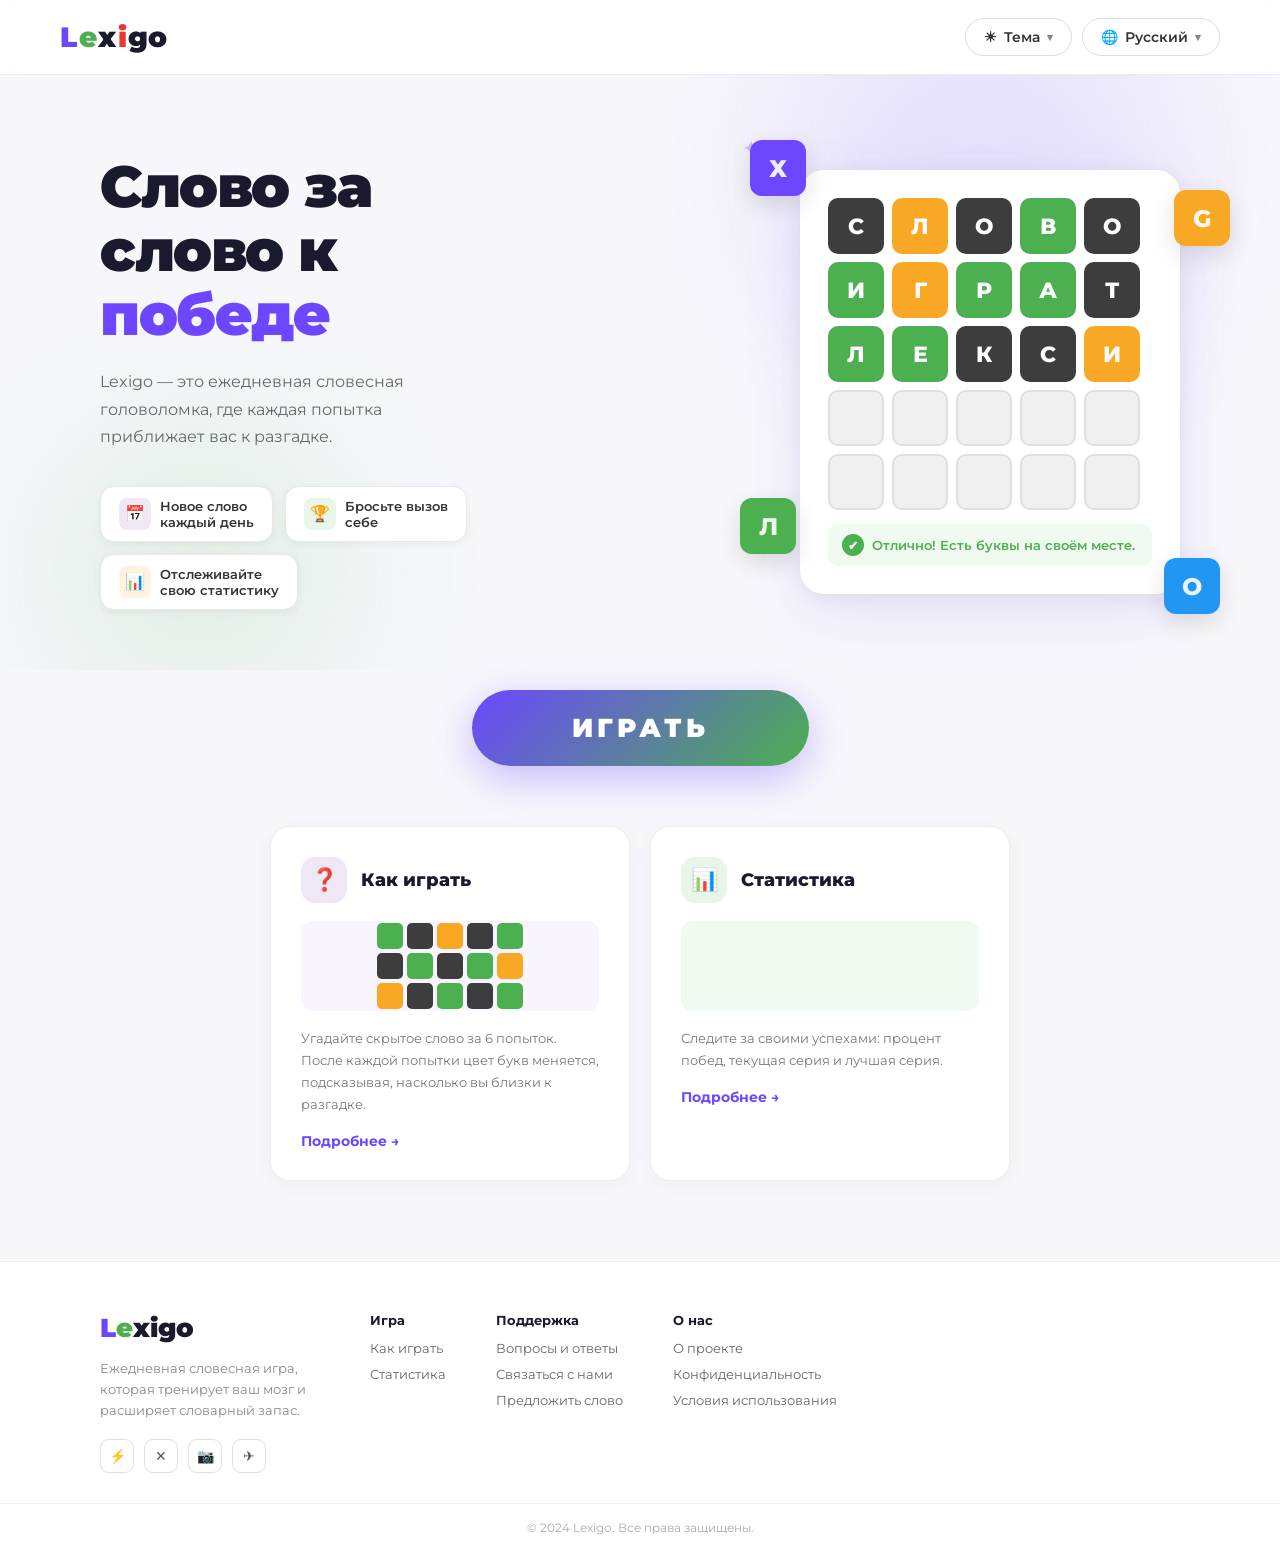
==== commit 1a5a5c7c: "Update and rename menu.html to index.html" ====
--- a/index.html
+++ b/index.html
@@ -1,23 +1,23 @@
 <!DOCTYPE html>
-<html lang="ru">
+<html lang="ru" data-theme="light">
 <head>
     <meta charset="UTF-8">
     <meta name="viewport" content="width=device-width, initial-scale=1.0">
-    <title>Lexigo — Игра</title>
+    <title>Lexigo — Главная</title>
     <link href="https://fonts.googleapis.com/css2?family=Montserrat:wght@400;500;600;700;800;900&display=swap" rel="stylesheet">
     <link rel="stylesheet" href="style.css">
 </head>
 <body>
 
     <!-- HEADER -->
-    <header class="header">
-        <a href="menu.html" class="logo-block">
+    <header>
+        <a href="index.html" class="logo-block">
             <span class="logo-L">L</span><span class="logo-e">e</span><span>x</span><span class="logo-i">i</span><span>go</span>
         </a>
-        <div class="header-controls">
+        <div class="header-right">
             <!-- THEME -->
             <div class="btn-dropdown">
-                <button class="header-btn btn-theme-toggle">
+                <button class="hdr-btn btn-theme-toggle">
                     <span class="theme-label">☀</span> <span data-i18n="theme">Тема</span> <span class="chevron">▾</span>
                 </button>
                 <div class="theme-dropdown" id="themeDropdown">
@@ -27,7 +27,7 @@
             </div>
             <!-- LANG -->
             <div class="btn-dropdown">
-                <button class="header-btn btn-lang-toggle">
+                <button class="hdr-btn btn-lang-toggle">
                     🌐 <span class="lang-label">Русский</span> <span class="chevron">▾</span>
                 </button>
                 <div class="lang-dropdown" id="langDropdown">
@@ -35,184 +35,230 @@
                     <div class="dropdown-item" data-lang-val="ro">🇷🇴 Română <span class="di-check" id="checkRo" style="display:none">✔</span></div>
                 </div>
             </div>
-            <button class="header-btn" data-i18n="logout">Выйти</button>
         </div>
     </header>
 
-    <!-- MAIN -->
-    <main class="main-content">
-
-        <!-- GAME AREA -->
-        <section class="game-area">
-            <div class="game-topbar">
-                <a href="menu.html" class="back-btn">&#8249;</a>
-                <div class="difficulty-display">
-                    <span>🟡</span>
-                    <span>Сложность: <span class="diff-value" id="diffLabel">Средний</span></span>
-                </div>
-                <div class="topbar-right">
-                    <button class="icon-btn" id="statsBtn">&#9641;</button>
-                    <button class="icon-btn" id="helpBtn">?</button>
-                </div>
-            </div>
-
-            <div class="game-title">
-                <h2 id="gameTitle" data-i18n="gameTitle5">Угадайте слово из 5–6 букв</h2>
-                <p data-i18n="gameSubtitle">После каждой попытки цвет букв подскажет насколько<br>вы близки к разгадке.</p>
-            </div>
-
-            <div class="grid" id="grid"></div>
-
-            <div class="keyboard" id="keyboard">
-                <div class="kb-row">
-                    <div class="kb-key" data-letter="й">Й</div><div class="kb-key" data-letter="ц">Ц</div><div class="kb-key" data-letter="у">У</div><div class="kb-key" data-letter="к">К</div><div class="kb-key" data-letter="е">Е</div><div class="kb-key" data-letter="н">Н</div><div class="kb-key" data-letter="г">Г</div><div class="kb-key" data-letter="ш">Ш</div><div class="kb-key" data-letter="щ">Щ</div><div class="kb-key" data-letter="з">З</div><div class="kb-key" data-letter="х">Х</div>
-                </div>
-                <div class="kb-row">
-                    <div class="kb-key" data-letter="ф">Ф</div><div class="kb-key" data-letter="ы">Ы</div><div class="kb-key" data-letter="в">В</div><div class="kb-key" data-letter="а">А</div><div class="kb-key" data-letter="п">П</div><div class="kb-key" data-letter="р">Р</div><div class="kb-key" data-letter="о">О</div><div class="kb-key" data-letter="л">Л</div><div class="kb-key" data-letter="д">Д</div><div class="kb-key" data-letter="ж">Ж</div><div class="kb-key" data-letter="э">Э</div>
-                </div>
-                <div class="kb-row">
-                    <div class="kb-key kb-shift" data-letter="shift">⬆</div><div class="kb-key" data-letter="я">Я</div><div class="kb-key" data-letter="ч">Ч</div><div class="kb-key" data-letter="с">С</div><div class="kb-key" data-letter="м">М</div><div class="kb-key" data-letter="и">И</div><div class="kb-key" data-letter="т">Т</div><div class="kb-key" data-letter="ь">Ь</div><div class="kb-key" data-letter="б">Б</div><div class="kb-key" data-letter="ю">Ю</div><div class="kb-key kb-back" data-letter="backspace">⌫</div>
-                </div>
-            </div>
-
-            <div class="game-actions">
-                <button class="action-btn how-to" id="howToBtn" data-i18n="howToBtn">ℹ Как играть</button>
-                <button class="action-btn surrender" id="surrenderBtn" data-i18n="surrenderBtn">Сдаться</button>
-                <button class="action-btn clear" id="clearBtn" data-i18n="clearBtn">↺ Очистить</button>
+    <!-- HERO -->
+    <div class="hero-wrap">
+        <div class="bg-blob blob-1"></div>
+        <div class="bg-blob blob-2"></div>
+        <div class="sparkle sp-1">✦</div>
+        <div class="sparkle sp-2">✦</div>
+        <section class="hero">
+            <div class="hero-left">
+                <h1 class="hero-title" data-i18n="heroTitle">Слово за<br>слово к <span class="accent">победе</span></h1>
+                <p class="hero-desc" data-i18n="heroDesc">Lexigo — это ежедневная словесная головоломка, где каждая попытка приближает вас к разгадке.</p>
+                <div class="hero-features">
+                    <div class="feature-chip"><div class="chip-icon purple">📅</div><span data-i18n="chip1">Новое слово<br>каждый день</span></div>
+                    <div class="feature-chip"><div class="chip-icon green">🏆</div><span data-i18n="chip2">Бросьте вызов<br>себе</span></div>
+                    <div class="feature-chip"><div class="chip-icon orange">📊</div><span data-i18n="chip3">Отслеживайте<br>свою статистику</span></div>
+                </div>
+            </div>
+            <div class="hero-right">
+                <div class="float-letter fl-1">Х</div>
+                <div class="float-letter fl-2">Л</div>
+                <div class="float-letter fl-3">G</div>
+                <div class="float-letter fl-4">O</div>
+                <div class="game-card">
+                    <div class="preview-grid">
+                        <div class="preview-row"><div class="preview-cell dark">С</div><div class="preview-cell yellow">Л</div><div class="preview-cell dark">О</div><div class="preview-cell green">В</div><div class="preview-cell dark">О</div></div>
+                        <div class="preview-row"><div class="preview-cell green">И</div><div class="preview-cell yellow">Г</div><div class="preview-cell green">Р</div><div class="preview-cell green">А</div><div class="preview-cell dark">Т</div></div>
+                        <div class="preview-row"><div class="preview-cell green">Л</div><div class="preview-cell green">Е</div><div class="preview-cell dark">К</div><div class="preview-cell dark">С</div><div class="preview-cell yellow">И</div></div>
+                        <div class="preview-row"><div class="preview-cell empty"></div><div class="preview-cell empty"></div><div class="preview-cell empty"></div><div class="preview-cell empty"></div><div class="preview-cell empty"></div></div>
+                        <div class="preview-row"><div class="preview-cell empty"></div><div class="preview-cell empty"></div><div class="preview-cell empty"></div><div class="preview-cell empty"></div><div class="preview-cell empty"></div></div>
+                    </div>
+                    <div class="card-hint"><div class="check">✔</div><span data-i18n="cardHint">Отлично! Есть буквы на своём месте.</span></div>
+                </div>
             </div>
         </section>
-
-        <!-- SIDEBAR -->
-        <aside class="sidebar">
-            <div class="sidebar-card">
-                <h3 class="card-title">СТАТИСТИКА</h3>
-                <div class="stat-row"><span>Игр сыграно</span><span class="stat-val">12</span></div>
-                <div class="stat-row"><span>Побед</span><span class="stat-val">8</span></div>
-                <div class="stat-row"><span>Процент побед</span><span class="stat-val">67%</span></div>
-                <div class="stat-row"><span>Текущая серия</span><span class="stat-val">3 🔥</span></div>
-                <div class="stat-row"><span>Лучшая серия</span><span class="stat-val">5 🏆</span></div>
-                <a href="#" class="card-link">Подробнее →</a>
-            </div>
-            <div class="sidebar-card">
-                <h3 class="card-title">ДОСТИЖЕНИЯ</h3>
-                <div class="achievement">
-                    <div class="ach-icon fire">🔥</div>
-                    <div class="ach-info"><div class="ach-name">Новичок</div><div class="ach-desc">Сыграйте 1 игру</div></div>
-                    <div class="ach-status done">✔</div>
-                </div>
-                <div class="achievement">
-                    <div class="ach-icon trophy">🏆</div>
-                    <div class="ach-info"><div class="ach-name">Победитель</div><div class="ach-desc">Выиграйте 10 игр</div></div>
-                    <div class="ach-status progress">8/10</div>
-                </div>
-                <div class="achievement">
-                    <div class="ach-icon sniper">🎯</div>
-                    <div class="ach-info"><div class="ach-name">Снайпер</div><div class="ach-desc">Угадайте слово с 3-й попытки</div></div>
-                    <div class="ach-status progress">2/5</div>
-                </div>
-                <a href="#" class="card-link">Все достижения →</a>
-            </div>
-            <div class="sidebar-card">
-                <h3 class="card-title">ЕЖЕДНЕВНОЕ СЛОВО</h3>
-                <div class="daily-row">
-                    <div class="daily-icon">📅</div>
-                    <div>
-                        <div class="daily-label">Новое слово через:</div>
-                        <div class="daily-timer" id="dailyTimer">00:00:00</div>
-                    </div>
-                </div>
-                <p class="daily-desc">Приходите каждый день и тренируйте мозг!</p>
-            </div>
-            <div class="sidebar-card">
-                <h3 class="card-title">БЕСКОНЕЧНЫЙ РЕЖИМ</h3>
-                <div class="infinite-row">
-                    <div class="infinite-icon">♾</div>
-                    <p>Играйте без ограничений и улучшайте статистику!</p>
-                </div>
-                <button class="sidebar-play-btn" id="infiniteBtn">Играть</button>
-            </div>
-        </aside>
-    </main>
+    </div>
+
+    <!-- PLAY BUTTON -->
+    <div class="play-section">
+        <button class="big-play-btn" id="menuPlayBtn" data-i18n="playBtn">ИГРАТЬ</button>
+    </div>
+
+    <!-- INFO CARDS (2 cards: Как играть + Статистика) -->
+    <section class="info-section" style="grid-template-columns: repeat(2,1fr); max-width:860px;">
+        <div class="info-card" style="cursor:pointer" id="menuHowToCard">
+            <div class="info-card-header">
+                <div class="info-icon purple-bg">❓</div>
+                <h3 data-i18n="howToPlay">Как играть</h3>
+            </div>
+            <div class="info-card-visual" style="background:#f8f5ff">
+                <div class="mini-grid">
+                    <div class="mini-cell g"></div><div class="mini-cell d"></div><div class="mini-cell y"></div><div class="mini-cell d"></div><div class="mini-cell g"></div>
+                    <div class="mini-cell d"></div><div class="mini-cell g"></div><div class="mini-cell d"></div><div class="mini-cell g"></div><div class="mini-cell y"></div>
+                    <div class="mini-cell y"></div><div class="mini-cell d"></div><div class="mini-cell g"></div><div class="mini-cell d"></div><div class="mini-cell g"></div>
+                </div>
+            </div>
+            <p data-i18n="howToDesc">Угадайте скрытое слово за 6 попыток. После каждой попытки цвет букв меняется, подсказывая, насколько вы близки к разгадке.</p>
+            <a href="#" class="info-link" data-i18n="moreBtn">Подробнее →</a>
+        </div>
+        <div class="info-card" style="cursor:pointer" id="menuStatsCard">
+            <div class="info-card-header">
+                <div class="info-icon green-bg">📊</div>
+                <h3 data-i18n="statistics">Статистика</h3>
+            </div>
+            <div class="info-card-visual" style="background:#f0faf0">
+                <div class="mini-chart">
+                    <div class="bar" style="height:30%"></div><div class="bar" style="height:55%"></div><div class="bar" style="height:40%"></div><div class="bar" style="height:80%"></div><div class="bar" style="height:65%"></div><div class="bar" style="height:90%"></div><div class="bar" style="height:70%"></div>
+                </div>
+            </div>
+            <p data-i18n="statsDesc">Следите за своими успехами: процент побед, текущая серия и лучшая серия.</p>
+            <a href="#" class="info-link" data-i18n="moreBtn">Подробнее →</a>
+        </div>
+    </section>
 
     <!-- FOOTER -->
-    <div class="footer">
-        <div class="footer-brand">
-            <div class="footer-logo"><span class="logo-L">L</span><span class="logo-e">e</span><span>xigo</span></div>
-            <p>Ежедневная словесная игра, которая тренирует ваш мозг и расширяет словарный запас.</p>
-            <div class="footer-socials">
-                <a href="#" class="social-link">⚡</a>
-                <a href="#" class="social-link">✕</a>
-                <a href="#" class="social-link">📷</a>
-                <a href="#" class="social-link">✈</a>
-            </div>
-        </div>
-        <div class="footer-links">
-            <div class="footer-col"><h4>Игра</h4><a href="#">Как играть</a><a href="#">Статистика</a><a href="#">Достижения</a></div>
-            <div class="footer-col"><h4>Поддержка</h4><a href="#">Вопросы и ответы</a><a href="#">Связаться с нами</a><a href="#">Предложить слово</a></div>
-            <div class="footer-col"><h4>О нас</h4><a href="#">О проекте</a><a href="#">Конфиденциальность</a><a href="#">Условия использования</a></div>
-        </div>
-    </div>
-    <div class="footer-copy">© 2024 Lexigo. Все права защищены.</div>
+    <footer>
+        <div class="footer-inner">
+            <div class="footer-brand">
+                <div class="footer-logo"><span class="logo-L">L</span><span class="logo-e">e</span><span>xigo</span></div>
+                <p data-i18n="footerDesc">Ежедневная словесная игра, которая тренирует ваш мозг и расширяет словарный запас.</p>
+                <div class="socials">
+                    <a href="#" class="social-btn">⚡</a><a href="#" class="social-btn">✕</a><a href="#" class="social-btn">📷</a><a href="#" class="social-btn">✈</a>
+                </div>
+            </div>
+            <div class="footer-links">
+                <div class="footer-col">
+                    <h4 data-i18n="footerGame">Игра</h4>
+                    <a href="#" id="footerHowTo" data-i18n="footerHowTo">Как играть</a>
+                    <a href="#" id="footerStats" data-i18n="footerStats">Статистика</a>
+                </div>
+                <div class="footer-col">
+                    <h4 data-i18n="footerSupport">Поддержка</h4>
+                    <a href="#" data-i18n="footerFaq">Вопросы и ответы</a>
+                    <a href="#" data-i18n="footerContact">Связаться с нами</a>
+                    <a href="#" data-i18n="footerSuggest">Предложить слово</a>
+                </div>
+                <div class="footer-col">
+                    <h4 data-i18n="footerAbout">О нас</h4>
+                    <a href="#" data-i18n="footerAboutLink">О проекте</a>
+                    <a href="#" data-i18n="footerPrivacy">Конфиденциальность</a>
+                    <a href="#" data-i18n="footerTerms">Условия использования</a>
+                </div>
+            </div>
+        </div>
+        <div class="footer-copy" data-i18n="footerCopy">© 2024 Lexigo. Все права защищены.</div>
+    </footer>
+
+    <!-- MODAL: Difficulty -->
+    <div class="modal-overlay" id="diffModal">
+        <div class="modal diff-modal">
+            <button class="modal-close" id="closeDiffModal">✕</button>
+            <span class="diff-modal-icon">🎯</span>
+            <h2 data-i18n="diffTitle">Выберите сложность</h2>
+            <p class="sub" data-i18n="diffSub">От сложности зависит длина слова</p>
+            <div class="diff-cards">
+                <div class="diff-card" id="card-easy" onclick="selectDiff('easy')">
+                    <span class="diff-cube">🟩</span>
+                    <div class="diff-name easy" data-i18n="diffEasy">Лёгкий</div>
+                    <div class="diff-len" data-i18n="diffEasyLen">3–4 буквы</div>
+                    <div class="diff-dots"><div class="diff-dot green active"></div><div class="diff-dot green dim"></div><div class="diff-dot green dim"></div><div class="diff-dot green dim"></div></div>
+                </div>
+                <div class="diff-card selected-medium" id="card-medium" onclick="selectDiff('medium')">
+                    <div class="diff-badge" data-i18n="diffRecommend">⭐ РЕКОМЕНДУЕМ</div>
+                    <span class="diff-cube">🟨</span>
+                    <div class="diff-name medium" data-i18n="diffMedium">Средний</div>
+                    <div class="diff-len" data-i18n="diffMedLen">5–6 букв</div>
+                    <div class="diff-dots"><div class="diff-dot yellow active"></div><div class="diff-dot yellow active"></div><div class="diff-dot yellow active"></div><div class="diff-dot yellow active"></div><div class="diff-dot yellow dim"></div><div class="diff-dot yellow dim"></div><div class="diff-dot yellow dim"></div></div>
+                </div>
+                <div class="diff-card" id="card-hard" onclick="selectDiff('hard')">
+                    <span class="diff-cube">🟪</span>
+                    <div class="diff-name hard" data-i18n="diffHard">Сложный</div>
+                    <div class="diff-len" data-i18n="diffHardLen">7+ букв</div>
+                    <div class="diff-dots"><div class="diff-dot purple active"></div><div class="diff-dot purple active"></div><div class="diff-dot purple active"></div><div class="diff-dot purple active"></div><div class="diff-dot purple dim"></div><div class="diff-dot purple dim"></div><div class="diff-dot purple dim"></div><div class="diff-dot purple dim"></div></div>
+                </div>
+            </div>
+            <div class="diff-popular">
+                <span class="diff-popular-icon">🔥</span>
+                <div><strong data-i18n="diffPopularTitle">Самый популярный режим</strong><span data-i18n="diffPopularDesc">Большинство игроков выбирают Средний уровень</span></div>
+            </div>
+            <button class="diff-start-btn" id="diffStartBtn" data-i18n="diffStartBtn">Начать игру</button>
+        </div>
+    </div>
 
     <!-- MODAL: How to play -->
     <div class="modal-overlay" id="howToModal">
-        <div class="modal">
+        <div class="modal" style="max-width:420px">
             <button class="modal-close" id="closeHowTo">✕</button>
-            <h2>Как играть</h2>
-            <p>Угадайте слово за 6 попыток.</p>
+            <h2 data-i18n="howToModalTitle">Как играть</h2>
+            <p data-i18n="howToModalText">Угадайте слово за 6 попыток.</p>
             <ul>
-                <li>🟩 <b>Зелёный</b> — буква на своём месте</li>
-                <li>🟨 <b>Жёлтый</b> — буква есть, но не там</li>
-                <li>⬜ <b>Серый</b> — буквы нет в слове</li>
+                <li data-i18n="howToGreen">🟩 <b>Зелёный</b> — буква на своём месте</li>
+                <li data-i18n="howToYellow">🟨 <b>Жёлтый</b> — буква есть, но не там</li>
+                <li data-i18n="howToGray">⬜ <b>Серый</b> — буквы нет в слове</li>
             </ul>
         </div>
     </div>
 
-    <!-- MODAL: Result -->
-    <div class="modal-overlay" id="resultModal">
-        <div class="modal result-modal">
-            <button class="modal-close" id="closeResult">✕</button>
-            <canvas id="confettiCanvas"></canvas>
-            <div class="result-trophy" id="resultTrophy">🏆</div>
-            <h2 class="result-title" id="resultTitle">Отличная работа!</h2>
-            <p class="result-subtitle" id="resultSubtitle">Вы разгадали слово</p>
-            <div class="result-word" id="resultWord"></div>
-            <div class="result-stats">
-                <div class="result-stat">
-                    <div class="stat-icon purple">🕐</div>
-                    <div class="stat-body">
-                        <div class="stat-label">Время</div>
-                        <div class="stat-value" id="resultTime">00:00</div>
-                        <div class="stat-badge purple" id="timeBadge" style="display:none"></div>
-                    </div>
-                </div>
-                <div class="result-stat-divider"></div>
-                <div class="result-stat">
-                    <div class="stat-icon green">🎯</div>
-                    <div class="stat-body">
-                        <div class="stat-label">Попытки</div>
-                        <div class="stat-value" id="resultAttempts">0/6</div>
-                        <div class="stat-badge green" id="attemptsBadge" style="display:none"></div>
-                    </div>
-                </div>
-            </div>
-            <div class="result-streak" id="resultStreak">
-                <span class="streak-label">🔥 Серия побед</span>
-                <div class="streak-dots" id="streakDots"></div>
-                <span class="streak-count" id="streakCount">0</span>
-            </div>
-            <div class="result-buttons">
-                <button class="res-btn outline" id="newGameBtn">↺ Играть заново</button>
-                <button class="res-btn gradient" id="nextLevelBtn">Следующий уровень →</button>
-                <button class="res-btn plain" id="closeResultBtn">Закрыть</button>
-            </div>
-            <div class="result-tip" id="resultTip">⭐ Вы становитесь лучше с каждой игрой!</div>
-        </div>
-    </div>
-
-    <script src="script.js"></script>
+    <!-- MODAL: Statistics -->
+    <div class="modal-overlay" id="statsModal">
+        <div class="modal stats-modal">
+            <button class="modal-close" id="closeStats">✕</button>
+            <h2 data-i18n="statsModalTitle">Статистика</h2>
+            <div class="stats-grid">
+                <div class="stats-num-card"><div class="stats-num">12</div><div class="stats-num-label" data-i18n="statsPlayed">Игр сыграно</div></div>
+                <div class="stats-num-card"><div class="stats-num">8</div><div class="stats-num-label" data-i18n="statsWins">Побед</div></div>
+                <div class="stats-num-card"><div class="stats-num" style="color:var(--green)">67%</div><div class="stats-num-label" data-i18n="statsWinPct">Процент побед</div></div>
+                <div class="stats-num-card"><div class="stats-num" style="color:var(--yellow)">3🔥</div><div class="stats-num-label" data-i18n="statsStreak">Серия</div></div>
+            </div>
+            <div class="stats-distrib-title" data-i18n="statsDistrib">Распределение попыток</div>
+            <div class="stats-bar-row"><span class="stats-bar-label">1</span><div class="stats-bar-bg"><div class="stats-bar-fill" style="width:5%">0</div></div></div>
+            <div class="stats-bar-row"><span class="stats-bar-label">2</span><div class="stats-bar-bg"><div class="stats-bar-fill" style="width:12%">1</div></div></div>
+            <div class="stats-bar-row"><span class="stats-bar-label">3</span><div class="stats-bar-bg"><div class="stats-bar-fill" style="width:25%">2</div></div></div>
+            <div class="stats-bar-row"><span class="stats-bar-label">4</span><div class="stats-bar-bg"><div class="stats-bar-fill" style="width:50%;background:var(--yellow)">4</div></div></div>
+            <div class="stats-bar-row"><span class="stats-bar-label">5</span><div class="stats-bar-bg"><div class="stats-bar-fill" style="width:25%">2</div></div></div>
+            <div class="stats-bar-row"><span class="stats-bar-label">6</span><div class="stats-bar-bg"><div class="stats-bar-fill" style="width:12%">1</div></div></div>
+        </div>
+    </div>
+
     <script src="i18n.js"></script>
     <script>
+        // ── Difficulty selection ──
+        let chosenDiff = sessionStorage.getItem('lexigo_difficulty') || 'medium';
+        selectDiff(chosenDiff);
+
+        function selectDiff(d) {
+            chosenDiff = d;
+            ['easy','medium','hard'].forEach(x => {
+                const card = document.getElementById('card-' + x);
+                card.className = 'diff-card' + (x === d ? ' selected-' + x : '');
+                if (x === 'medium' && x === d) {
+                    if (!card.querySelector('.diff-badge')) {
+                        const b = document.createElement('div');
+                        b.className = 'diff-badge';
+                        b.setAttribute('data-i18n','diffRecommend');
+                        b.textContent = TRANSLATIONS[currentLang].diffRecommend;
+                        card.prepend(b);
+                    }
+                }
+            });
+        }
+
+        document.getElementById('diffStartBtn').addEventListener('click', () => {
+            sessionStorage.setItem('lexigo_difficulty', chosenDiff);
+            window.location.href = 'index.html';
+        });
+        document.getElementById('closeDiffModal').addEventListener('click', () => document.getElementById('diffModal').classList.remove('active'));
+        document.getElementById('diffModal').addEventListener('click', function(e){ if(e.target===this) this.classList.remove('active'); });
+        document.getElementById('menuPlayBtn').addEventListener('click', () => document.getElementById('diffModal').classList.add('active'));
+
+        // ── How-to card & footer link ──
+        function openHowTo(e){ e.preventDefault(); document.getElementById('howToModal').classList.add('active'); }
+        document.getElementById('menuHowToCard').addEventListener('click', openHowTo);
+        document.getElementById('closeHowTo').addEventListener('click', () => document.getElementById('howToModal').classList.remove('active'));
+        document.getElementById('howToModal').addEventListener('click', function(e){ if(e.target===this) this.classList.remove('active'); });
+        document.getElementById('footerHowTo').addEventListener('click', openHowTo);
+
+        // ── Stats card & footer link ──
+        function openStats(e){ e.preventDefault(); document.getElementById('statsModal').classList.add('active'); }
+        document.getElementById('menuStatsCard').addEventListener('click', openStats);
+        document.getElementById('closeStats').addEventListener('click', () => document.getElementById('statsModal').classList.remove('active'));
+        document.getElementById('statsModal').addEventListener('click', function(e){ if(e.target===this) this.classList.remove('active'); });
+        document.getElementById('footerStats').addEventListener('click', openStats);
+
         // ── Theme dropdown ──
         const themeToggle = document.querySelector('.btn-theme-toggle');
         const themeDD = document.getElementById('themeDropdown');
@@ -225,6 +271,7 @@
                 document.getElementById('checkDark').style.display  = currentTheme==='dark' ?'':'none';
             });
         });
+
         // ── Lang dropdown ──
         const langToggle = document.querySelector('.btn-lang-toggle');
         const langDD = document.getElementById('langDropdown');
@@ -235,8 +282,11 @@
                 langDD.classList.remove('open');
                 document.getElementById('checkRu').style.display = currentLang==='ru'?'':'none';
                 document.getElementById('checkRo').style.display = currentLang==='ro'?'':'none';
+                // re-apply diff badge text
+                selectDiff(chosenDiff);
             });
         });
+
         document.addEventListener('click', () => { themeDD.classList.remove('open'); langDD.classList.remove('open'); });
     </script>
 </body>
